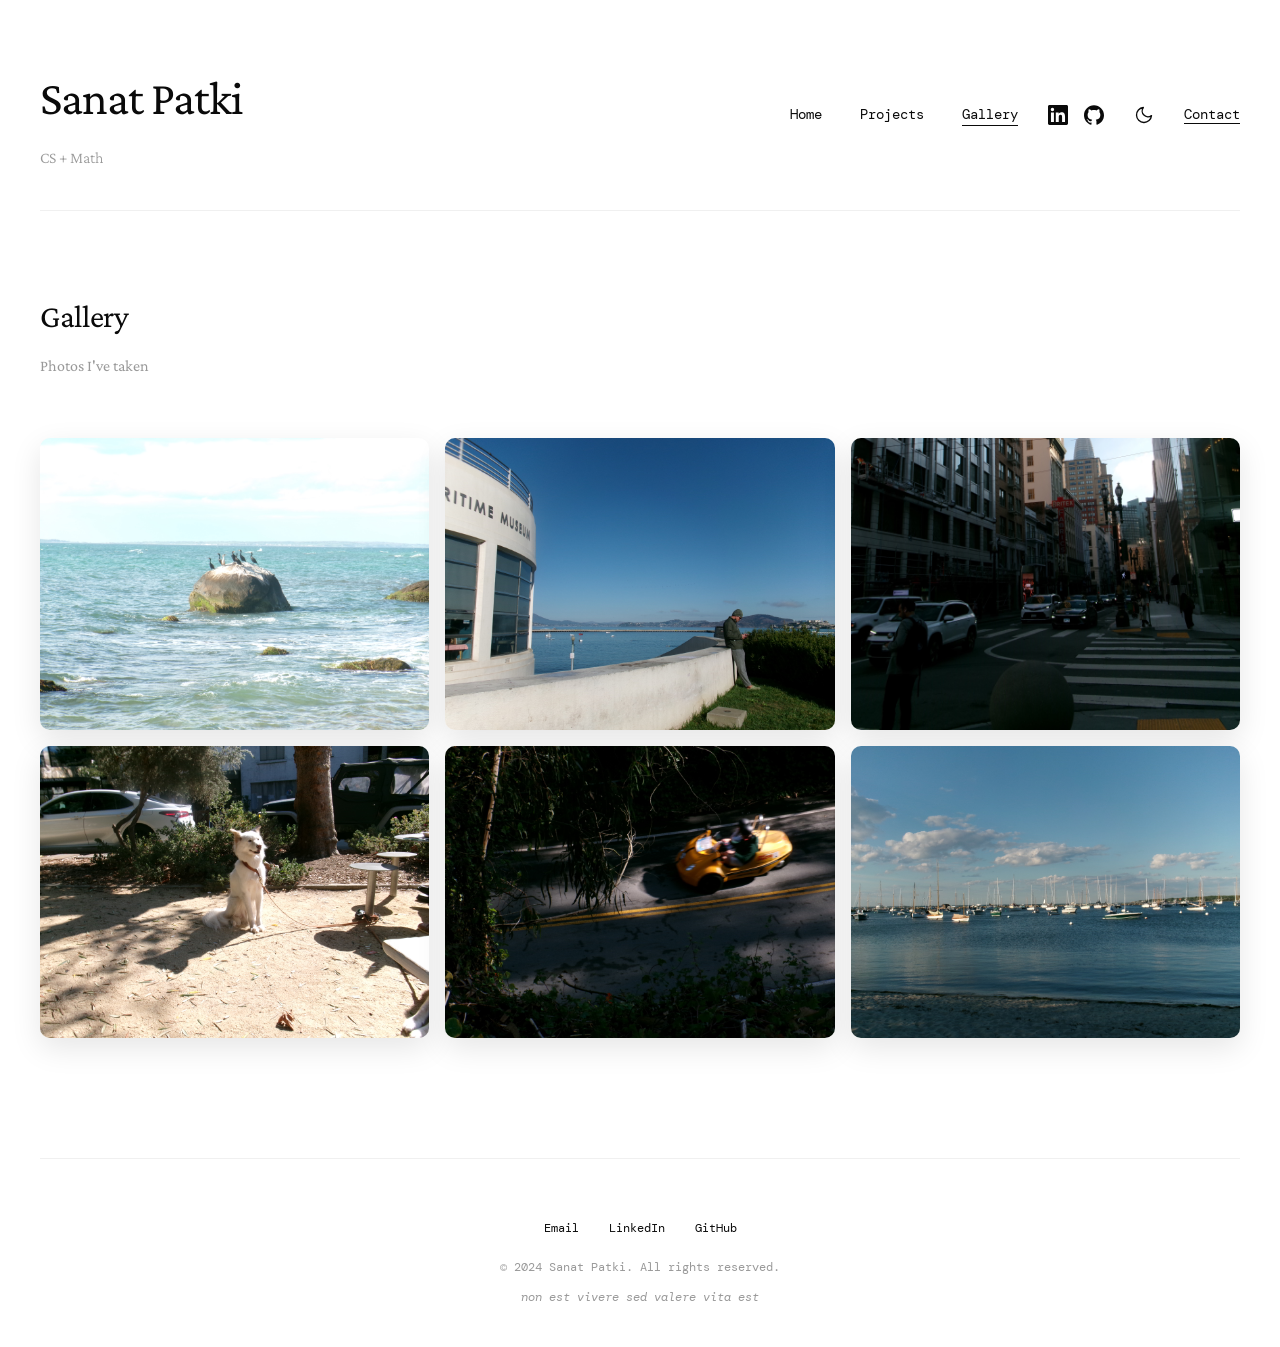
==== gallery.html @ 1ee6b9be "Add Gallery page with SF/New England photos New gallery.html matching site aesthetic: 4:3 photo grid" ====
<!DOCTYPE html>
<html lang="en">
<head>
    <meta charset="UTF-8">
    <meta name="viewport" content="width=device-width, initial-scale=1.0">
    <title>Gallery - Sanat Patki</title>
    <link href="https://fonts.googleapis.com/css2?family=Crimson+Pro:wght@300;400;600;700&family=DM+Mono:wght@400;500&display=swap" rel="stylesheet">
    <!-- Apply saved theme before paint to avoid a flash -->
    <script>
        (function () {
            var saved = localStorage.getItem('theme');
            var prefersDark = window.matchMedia && window.matchMedia('(prefers-color-scheme: dark)').matches;
            if (saved === 'dark' || (!saved && prefersDark)) {
                document.documentElement.setAttribute('data-theme', 'dark');
            }
        })();
    </script>
    <style>
        :root {
            --bg: #ffffff;
            --text: #0a0a0a;
            --gray: #999999;
            --border: #f0f0f0;
            --surface: #f8f8f8;
            --surface-alt: #fafafa;
            --overlay: rgba(0, 0, 0, 0.5);
        }

        [data-theme="dark"] {
            --bg: #0b0b0c;
            --text: #ededed;
            --gray: #8a8a8a;
            --border: #1c1c1e;
            --surface: #151517;
            --surface-alt: #141416;
            --overlay: rgba(0, 0, 0, 0.65);
        }

        * {
            margin: 0;
            padding: 0;
            box-sizing: border-box;
        }

        body {
            font-family: 'Crimson Pro', serif;
            background: var(--bg);
            color: var(--text);
            line-height: 1.6;
            overflow-x: hidden;
            transition: background 0.3s ease, color 0.3s ease;
        }

        .container {
            max-width: 1400px;
            margin: 0 auto;
            padding: 0 40px;
        }

        /* Header */
        header {
            padding: 60px 0 40px;
            border-bottom: 1px solid var(--border);
            opacity: 0;
            animation: fadeInDown 0.8s ease forwards;
        }

        @keyframes fadeInDown {
            to { opacity: 1; transform: translateY(0); }
            from { opacity: 0; transform: translateY(-20px); }
        }

        .header-content {
            display: flex;
            justify-content: space-between;
            align-items: center;
        }

        .header-left { flex: 1; }

        h1 {
            font-size: clamp(2rem, 4vw, 3rem);
            font-weight: 400;
            letter-spacing: -0.02em;
        }

        .tagline {
            font-size: 1rem;
            font-weight: 300;
            color: var(--gray);
            margin-top: 8px;
        }

        .header-right {
            display: flex;
            gap: 30px;
            align-items: center;
        }

        nav {
            font-family: 'DM Mono', monospace;
            font-size: 0.85rem;
        }

        nav a {
            color: var(--text);
            text-decoration: none;
            margin-left: 30px;
            transition: opacity 0.3s ease;
        }

        nav a:hover { opacity: 0.5; }
        nav a[aria-current="page"] { border-bottom: 1px solid var(--text); padding-bottom: 2px; }

        .contact-link {
            font-family: 'DM Mono', monospace;
            font-size: 0.85rem;
        }

        .contact-link a {
            color: var(--text);
            text-decoration: none;
            border-bottom: 1px solid var(--text);
            transition: opacity 0.3s ease;
        }

        .contact-link a:hover { opacity: 0.5; }

        /* Social Icons */
        .social-icons { display: flex; gap: 16px; align-items: center; }
        .social-icons a { color: var(--text); display: flex; align-items: center; transition: opacity 0.3s ease; }
        .social-icons a:hover { opacity: 0.5; }
        .social-icons svg { width: 20px; height: 20px; fill: currentColor; }

        /* Theme toggle */
        .theme-toggle {
            background: none; border: none; padding: 0; cursor: pointer;
            color: var(--text); display: flex; align-items: center; transition: opacity 0.3s ease;
        }
        .theme-toggle:hover { opacity: 0.5; }
        .theme-toggle svg {
            width: 20px; height: 20px; fill: none; stroke: currentColor;
            stroke-width: 1.6; stroke-linecap: round; stroke-linejoin: round;
        }
        .theme-toggle .sun { display: none; }
        .theme-toggle .moon { display: block; }
        [data-theme="dark"] .theme-toggle .sun { display: block; }
        [data-theme="dark"] .theme-toggle .moon { display: none; }

        /* Gallery Section */
        .gallery-section { padding: 80px 0 120px; }

        .section-header {
            margin-bottom: 60px;
            opacity: 0;
            animation: fadeInUp 0.8s ease forwards;
            animation-delay: 0.2s;
        }

        @keyframes fadeInUp {
            to { opacity: 1; transform: translateY(0); }
            from { opacity: 0; transform: translateY(20px); }
        }
        @keyframes fadeIn { to { opacity: 1; } from { opacity: 0; } }

        .section-header h2 {
            font-size: clamp(1.5rem, 3vw, 2rem);
            font-weight: 400;
            margin-bottom: 10px;
            letter-spacing: -0.01em;
        }
        .section-header p { font-size: 1rem; color: var(--gray); }

        /* Gallery grid — every tile is a uniform 4:3 */
        .gallery-grid {
            display: grid;
            grid-template-columns: repeat(3, 1fr);
            gap: 16px;
        }

        .gallery-item {
            position: relative;
            aspect-ratio: 4 / 3;
            overflow: hidden;
            border-radius: 10px;
            background: var(--surface);
            cursor: pointer;
            opacity: 0;
            animation: fadeIn 0.6s ease forwards;
            box-shadow: 0 10px 30px rgba(0, 0, 0, 0.10);
            transition: transform 0.4s ease, box-shadow 0.4s ease;
        }

        .gallery-item:nth-child(1) { animation-delay: 0.10s; }
        .gallery-item:nth-child(2) { animation-delay: 0.16s; }
        .gallery-item:nth-child(3) { animation-delay: 0.22s; }
        .gallery-item:nth-child(4) { animation-delay: 0.28s; }
        .gallery-item:nth-child(5) { animation-delay: 0.34s; }
        .gallery-item:nth-child(6) { animation-delay: 0.40s; }
        .gallery-item:nth-child(7) { animation-delay: 0.46s; }
        .gallery-item:nth-child(8) { animation-delay: 0.52s; }

        .gallery-item:hover {
            transform: translateY(-6px);
            box-shadow: 0 22px 48px rgba(0, 0, 0, 0.22);
        }

        .gallery-item img {
            width: 100%;
            height: 100%;
            object-fit: cover;      /* keeps the 4:3 crop clean at any size */
            display: block;
            transition: transform 0.5s ease, opacity 0.3s ease;
        }

        .gallery-item:hover img { transform: scale(1.04); }

        .gallery-overlay {
            position: absolute;
            left: 0; right: 0; bottom: 0;
            z-index: 2;
            padding: 20px 18px 16px;
            background: linear-gradient(to top, rgba(0, 0, 0, 0.78), rgba(0, 0, 0, 0.18) 60%, transparent);
            color: #fff;
            opacity: 0;
            transform: translateY(8px);
            transition: opacity 0.3s ease, transform 0.3s ease;
        }

        .gallery-item:hover .gallery-overlay { opacity: 1; transform: translateY(0); }

        .gallery-place {
            font-family: 'DM Mono', monospace;
            font-size: 0.66rem;
            letter-spacing: 0.08em;
            text-transform: uppercase;
            opacity: 0.85;
        }

        .gallery-caption {
            font-family: 'Crimson Pro', serif;
            font-weight: 600;
            font-size: 1.25rem;
            line-height: 1.15;
            margin-top: 3px;
            letter-spacing: -0.01em;
        }

        /* Lightbox */
        .lightbox {
            position: fixed; inset: 0; z-index: 1000;
            display: none;
            align-items: center; justify-content: center;
            flex-direction: column;
            padding: 40px;
            background: rgba(0, 0, 0, 0.92);
            opacity: 0;
            transition: opacity 0.3s ease;
        }
        .lightbox.open { display: flex; opacity: 1; }
        .lightbox img {
            max-width: 92vw;
            max-height: 82vh;
            object-fit: contain;
            border-radius: 6px;
            box-shadow: 0 30px 80px rgba(0, 0, 0, 0.6);
        }
        .lightbox-caption {
            color: #fff;
            margin-top: 18px;
            text-align: center;
            font-family: 'DM Mono', monospace;
            font-size: 0.8rem;
            letter-spacing: 0.04em;
        }
        .lightbox-close {
            position: absolute; top: 24px; right: 28px;
            background: none; border: none; cursor: pointer;
            color: #fff; font-size: 2rem; line-height: 1; opacity: 0.8;
            transition: opacity 0.2s ease;
        }
        .lightbox-close:hover { opacity: 1; }

        /* Footer */
        footer {
            padding: 60px 0 40px;
            text-align: center;
            border-top: 1px solid var(--border);
            font-family: 'DM Mono', monospace;
            font-size: 0.75rem;
            color: var(--gray);
        }
        .footer-links { display: flex; justify-content: center; gap: 30px; margin-bottom: 20px; }
        .footer-links a { color: var(--text); text-decoration: none; transition: opacity 0.3s ease; }
        .footer-links a:hover { opacity: 0.5; }
        .footer-motto { margin-top: 10px; font-style: italic; }

        @media (max-width: 900px) {
            .gallery-grid { grid-template-columns: repeat(2, 1fr); }
        }

        @media (max-width: 768px) {
            .container { padding: 0 20px; }
            .header-content { flex-direction: column; align-items: flex-start; gap: 20px; }
            .header-right { width: 100%; flex-direction: column; align-items: flex-start; gap: 15px; }
            nav { display: flex; gap: 20px; }
            nav a { margin-left: 0; }
        }

        @media (max-width: 540px) {
            .gallery-grid { grid-template-columns: 1fr; gap: 14px; }
        }
    </style>
</head>
<body>
    <div class="container">
        <header>
            <div class="header-content">
                <div class="header-left">
                    <h1>Sanat Patki</h1>
                    <p class="tagline">CS + Math</p>
                </div>
                <div class="header-right">
                    <nav>
                        <a href="index.html">Home</a>
                        <a href="projects.html">Projects</a>
                        <a href="gallery.html" aria-current="page">Gallery</a>
                    </nav>
                    <div class="social-icons">
                        <a href="https://linkedin.com/in/sanat-patki-85a817360" target="_blank" aria-label="LinkedIn">
                            <svg viewBox="0 0 24 24" xmlns="http://www.w3.org/2000/svg">
                                <path d="M20.447 20.452h-3.554v-5.569c0-1.328-.027-3.037-1.852-3.037-1.853 0-2.136 1.445-2.136 2.939v5.667H9.351V9h3.414v1.561h.046c.477-.9 1.637-1.85 3.37-1.85 3.601 0 4.267 2.37 4.267 5.455v6.286zM5.337 7.433a2.062 2.062 0 01-2.063-2.065 2.064 2.064 0 112.063 2.065zm1.782 13.019H3.555V9h3.564v11.452zM22.225 0H1.771C.792 0 0 .774 0 1.729v20.542C0 23.227.792 24 1.771 24h20.451C23.2 24 24 23.227 24 22.271V1.729C24 .774 23.2 0 22.222 0h.003z"/>
                            </svg>
                        </a>
                        <a href="https://github.com/SanatPatki" target="_blank" aria-label="GitHub">
                            <svg viewBox="0 0 24 24" xmlns="http://www.w3.org/2000/svg">
                                <path d="M12 .297c-6.63 0-12 5.373-12 12 0 5.303 3.438 9.8 8.205 11.385.6.113.82-.258.82-.577 0-.285-.01-1.04-.015-2.04-3.338.724-4.042-1.61-4.042-1.61C4.422 18.07 3.633 17.7 3.633 17.7c-1.087-.744.084-.729.084-.729 1.205.084 1.838 1.236 1.838 1.236 1.07 1.835 2.809 1.305 3.495.998.108-.776.417-1.305.76-1.605-2.665-.3-5.466-1.332-5.466-5.93 0-1.31.465-2.38 1.235-3.22-.135-.303-.54-1.523.105-3.176 0 0 1.005-.322 3.3 1.23.96-.267 1.98-.399 3-.405 1.02.006 2.04.138 3 .405 2.28-1.552 3.285-1.23 3.285-1.23.645 1.653.24 2.873.12 3.176.765.84 1.23 1.91 1.23 3.22 0 4.61-2.805 5.625-5.475 5.92.42.36.81 1.096.81 2.22 0 1.606-.015 2.896-.015 3.286 0 .315.21.69.825.57C20.565 22.092 24 17.592 24 12.297c0-6.627-5.373-12-12-12"/>
                            </svg>
                        </a>
                    </div>
                    <button class="theme-toggle" onclick="toggleTheme()" aria-label="Toggle dark mode" title="Toggle dark mode">
                        <svg class="moon" viewBox="0 0 24 24" xmlns="http://www.w3.org/2000/svg">
                            <path d="M21 12.79A9 9 0 1 1 11.21 3 7 7 0 0 0 21 12.79z"/>
                        </svg>
                        <svg class="sun" viewBox="0 0 24 24" xmlns="http://www.w3.org/2000/svg">
                            <circle cx="12" cy="12" r="4"/>
                            <line x1="12" y1="2" x2="12" y2="4"/>
                            <line x1="12" y1="20" x2="12" y2="22"/>
                            <line x1="4.93" y1="4.93" x2="6.34" y2="6.34"/>
                            <line x1="17.66" y1="17.66" x2="19.07" y2="19.07"/>
                            <line x1="2" y1="12" x2="4" y2="12"/>
                            <line x1="20" y1="12" x2="22" y2="12"/>
                            <line x1="4.93" y1="19.07" x2="6.34" y2="17.66"/>
                            <line x1="17.66" y1="6.34" x2="19.07" y2="4.93"/>
                        </svg>
                    </button>
                    <div class="contact-link">
                        <a href="mailto:sanatpatkiwork@gmail.com">Contact</a>
                    </div>
                </div>
            </div>
        </header>

        <section class="gallery-section">
            <div class="section-header">
                <h2>Gallery</h2>
                <p>Photos I've taken</p>
            </div>

            <div class="gallery-grid">
                <div class="gallery-item" data-full="photos/birdsonrock.jpg" data-place="Aquinnah Cliff" data-caption="Birds on the Rock">
                    <img src="photos/birdsonrock.jpg" alt="Cormorants perched on a rock off Aquinnah Cliff" loading="lazy">
                    <div class="gallery-overlay">
                        <div class="gallery-place">Aquinnah Cliff</div>
                        <div class="gallery-caption">Birds on the Rock</div>
                    </div>
                </div>

                <div class="gallery-item" data-full="photos/maritime.jpg" data-place="Aquatic Park, SF" data-caption="Maritime Museum">
                    <img src="photos/maritime.jpg" alt="Maritime Museum overlooking the bay" loading="lazy">
                    <div class="gallery-overlay">
                        <div class="gallery-place">Aquatic Park, SF</div>
                        <div class="gallery-caption">Maritime Museum</div>
                    </div>
                </div>

                <div class="gallery-item" data-full="photos/sfblock.jpg" data-place="Union Square, SF" data-caption="Looking Up">
                    <img src="photos/sfblock.jpg" alt="Downtown San Francisco buildings from street level" loading="lazy">
                    <div class="gallery-overlay">
                        <div class="gallery-place">Union Square, SF</div>
                        <div class="gallery-caption">Looking Up</div>
                    </div>
                </div>

                <div class="gallery-item" data-full="photos/dog.jpg" data-place="South Park, SF" data-caption="Good Boy">
                    <img src="photos/dog.jpg" alt="A white dog sitting in the shade" loading="lazy">
                    <div class="gallery-overlay">
                        <div class="gallery-place">South Park, SF</div>
                        <div class="gallery-caption">Good Boy</div>
                    </div>
                </div>

                <div class="gallery-item" data-full="photos/buggy.jpg" data-place="The Hills, SF" data-caption="Yellow GoCar">
                    <img src="photos/buggy.jpg" alt="A yellow GoCar driving down a shaded road" loading="lazy">
                    <div class="gallery-overlay">
                        <div class="gallery-place">The Hills, SF</div>
                        <div class="gallery-caption">Yellow GoCar</div>
                    </div>
                </div>

                <div class="gallery-item" data-full="photos/ships.jpg" data-place="Nantucket" data-caption="Harbor at Golden Hour">
                    <img src="photos/ships.jpg" alt="Sailboats moored in Nantucket harbor at golden hour" loading="lazy">
                    <div class="gallery-overlay">
                        <div class="gallery-place">Nantucket</div>
                        <div class="gallery-caption">Harbor at Golden Hour</div>
                    </div>
                </div>
            </div>
        </section>

        <footer>
            <div class="footer-links">
                <a href="mailto:sanatpatkiwork@gmail.com">Email</a>
                <a href="https://linkedin.com/in/sanat-patki-85a817360" target="_blank">LinkedIn</a>
                <a href="https://github.com/SanatPatki" target="_blank">GitHub</a>
            </div>
            <p>© 2024 Sanat Patki. All rights reserved.</p>
            <p class="footer-motto">non est vivere sed valere vita est</p>
        </footer>
    </div>

    <!-- Lightbox -->
    <div class="lightbox" id="lightbox" aria-hidden="true">
        <button class="lightbox-close" id="lightbox-close" aria-label="Close">&times;</button>
        <img id="lightbox-img" src="" alt="">
        <div class="lightbox-caption" id="lightbox-caption"></div>
    </div>

    <script>
        function toggleTheme() {
            var el = document.documentElement;
            if (el.getAttribute('data-theme') === 'dark') {
                el.removeAttribute('data-theme');
                localStorage.setItem('theme', 'light');
            } else {
                el.setAttribute('data-theme', 'dark');
                localStorage.setItem('theme', 'dark');
            }
        }

        // Lightbox: click a photo to view it full size
        (function () {
            var lb = document.getElementById('lightbox');
            var lbImg = document.getElementById('lightbox-img');
            var lbCap = document.getElementById('lightbox-caption');
            var closeBtn = document.getElementById('lightbox-close');

            function open(full, place, caption) {
                lbImg.src = full;
                lbImg.alt = caption || '';
                lbCap.textContent = caption ? (caption + (place ? ' — ' + place : '')) : (place || '');
                lb.classList.add('open');
                lb.setAttribute('aria-hidden', 'false');
                document.body.style.overflow = 'hidden';
            }
            function close() {
                lb.classList.remove('open');
                lb.setAttribute('aria-hidden', 'true');
                document.body.style.overflow = '';
                lbImg.src = '';
            }

            document.querySelectorAll('.gallery-item').forEach(function (item) {
                item.addEventListener('click', function () {
                    open(item.dataset.full, item.dataset.place, item.dataset.caption);
                });
            });
            closeBtn.addEventListener('click', close);
            lb.addEventListener('click', function (e) { if (e.target === lb) close(); });
            document.addEventListener('keydown', function (e) { if (e.key === 'Escape') close(); });
        })();
    </script>
</body>
</html>
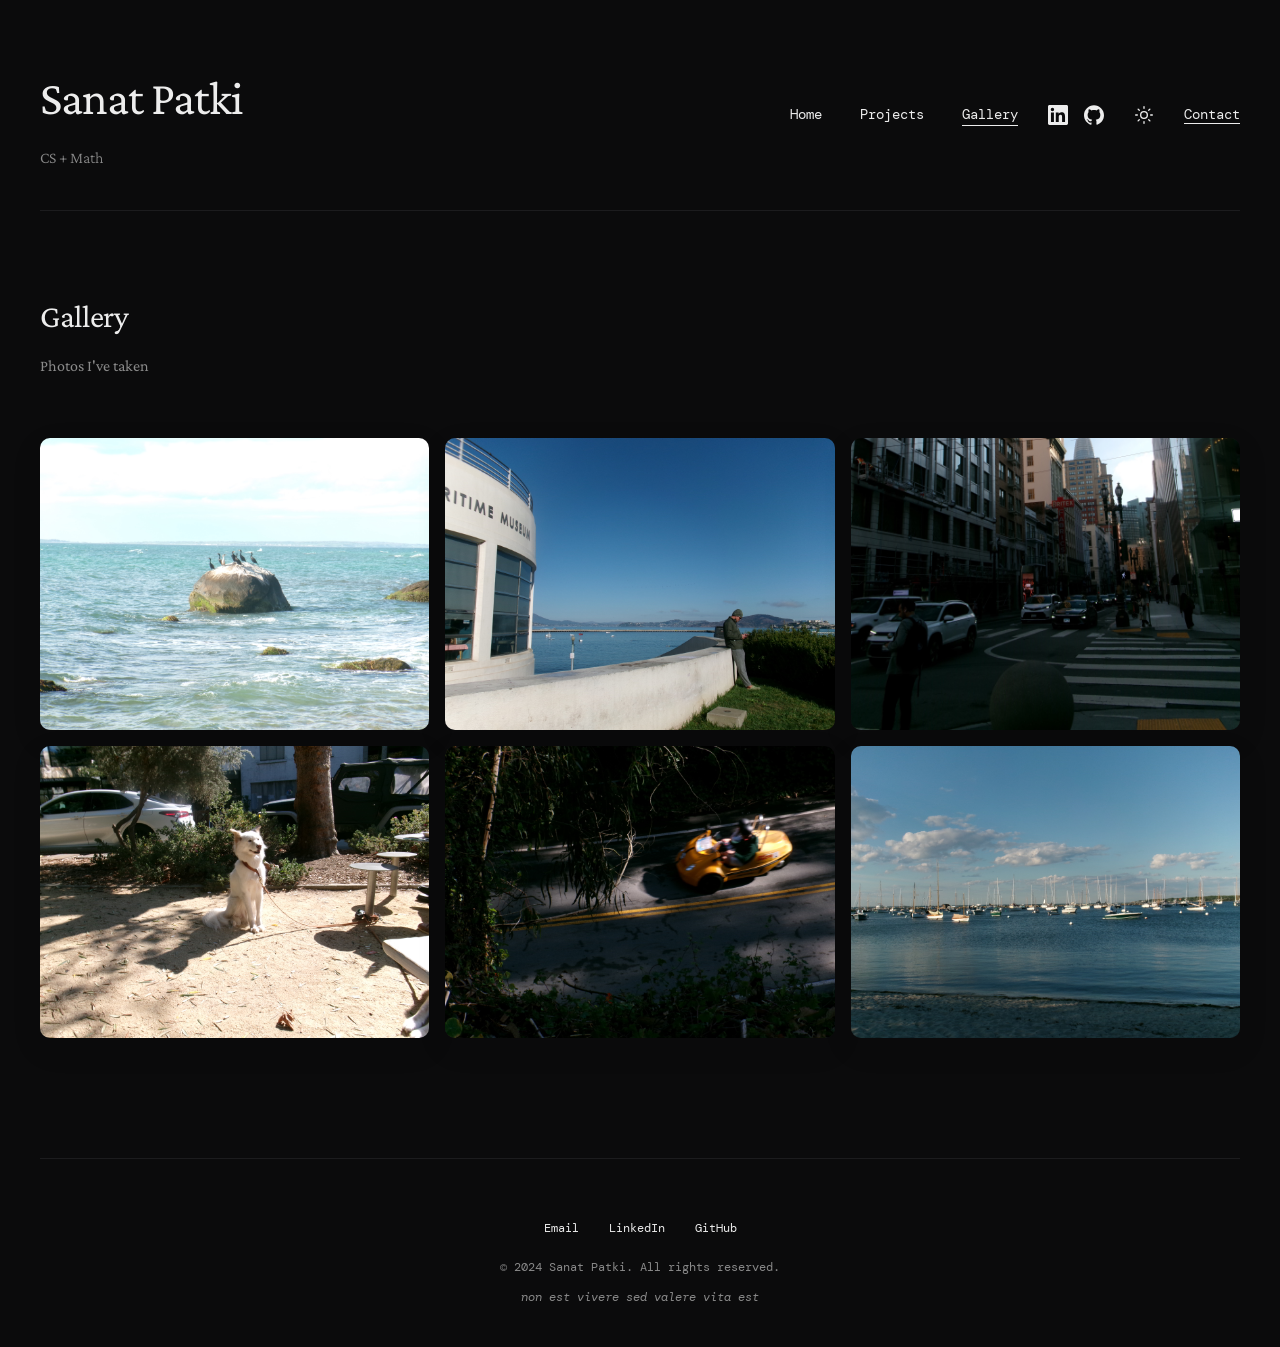
==== commit 42b7e815: "Add hyperspace intro + default to dark mode Landing intro now runs a canvas starfield that jumps to " ====
--- a/gallery.html
+++ b/gallery.html
@@ -9,8 +9,8 @@
     <script>
         (function () {
             var saved = localStorage.getItem('theme');
-            var prefersDark = window.matchMedia && window.matchMedia('(prefers-color-scheme: dark)').matches;
-            if (saved === 'dark' || (!saved && prefersDark)) {
+            // Dark is the default; only honour an explicit light choice.
+            if (saved !== 'light') {
                 document.documentElement.setAttribute('data-theme', 'dark');
             }
         })();
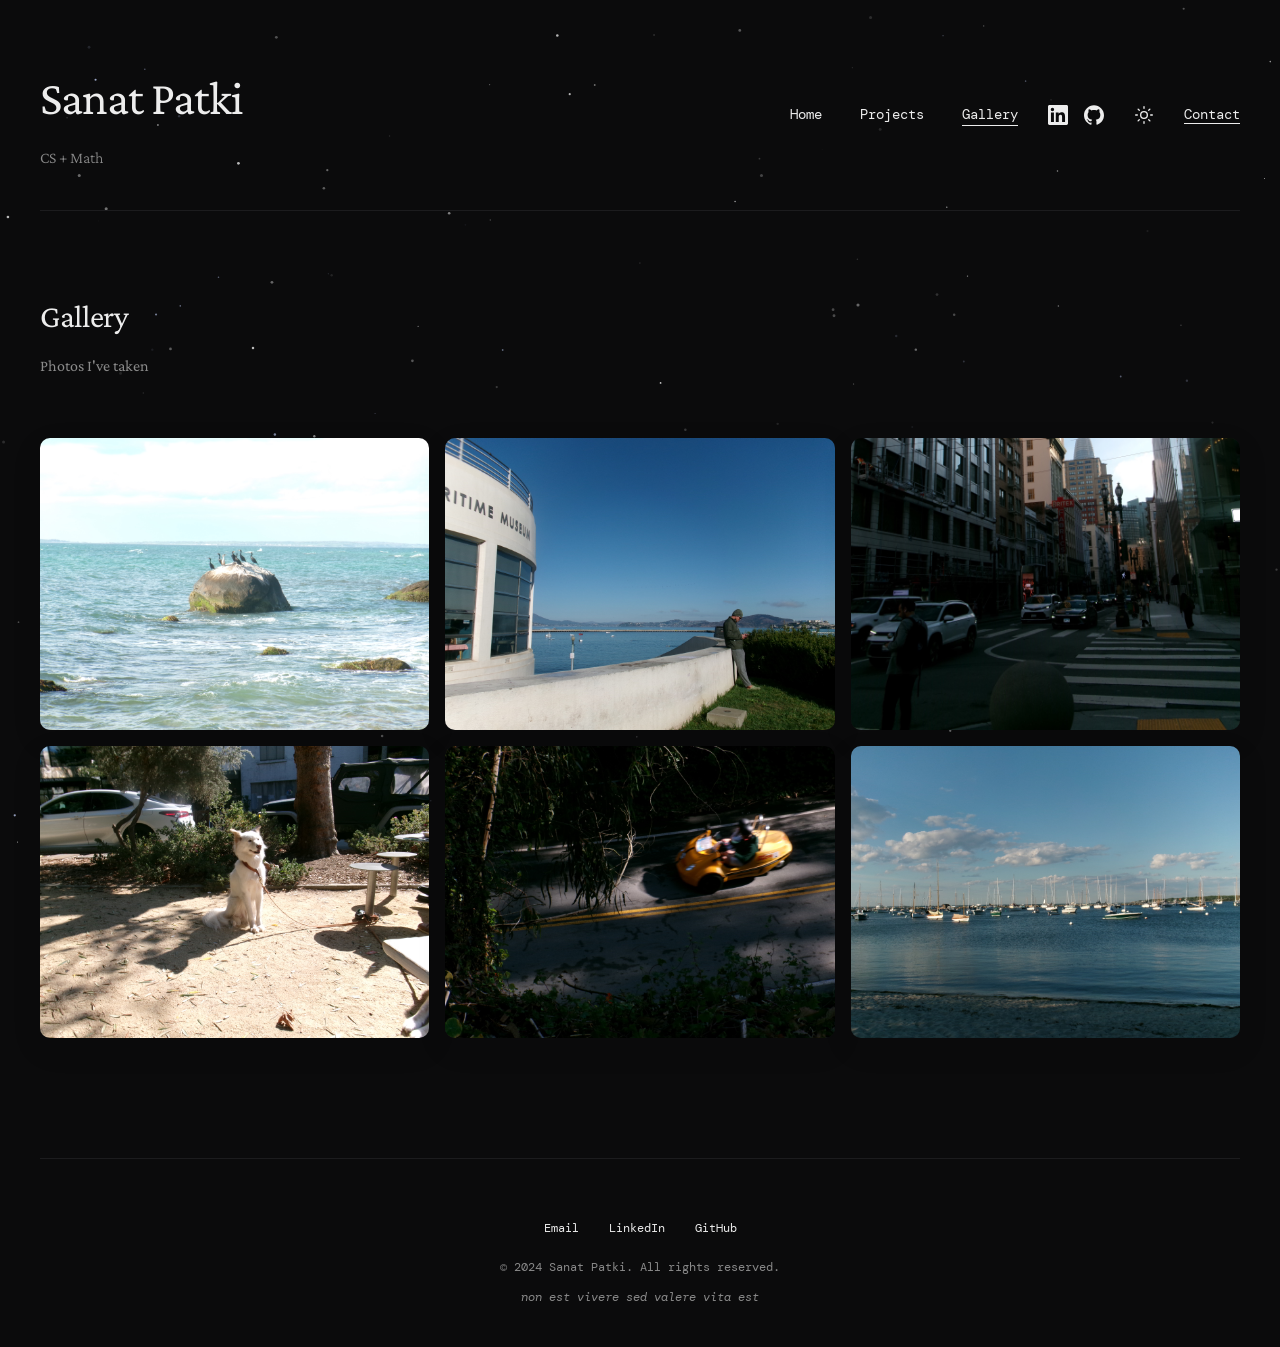
==== commit 81cdb79a: "Add minimalist cosmos starfield background site-wide Fixed full-page canvas behind all content (dark" ====
--- a/gallery.html
+++ b/gallery.html
@@ -310,9 +310,16 @@
         @media (max-width: 540px) {
             .gallery-grid { grid-template-columns: 1fr; gap: 14px; }
         }
+        /* Minimalist cosmos: a starfield on the backmost layer (dark mode only) */
+        html { background: var(--bg); }
+        [data-theme="dark"] body { background: transparent; }  /* let the starfield show through */
+        #cosmos { position: fixed; inset: 0; width: 100%; height: 100%; z-index: -1; pointer-events: none; display: none; }
+        [data-theme="dark"] #cosmos { display: block; }
     </style>
 </head>
 <body>
+    <canvas id="cosmos" aria-hidden="true"></canvas>
+
     <div class="container">
         <header>
             <div class="header-content">
@@ -480,5 +487,55 @@
             document.addEventListener('keydown', function (e) { if (e.key === 'Escape') close(); });
         })();
     </script>
+    <!-- Minimalist cosmos starfield behind the whole site -->
+    <script>
+        (function () {
+            var canvas = document.getElementById('cosmos');
+            if (!canvas) return;
+            var ctx = canvas.getContext('2d');
+            var W, H, dpr, stars = [], raf = 0, running = false;
+            var reduce = window.matchMedia && window.matchMedia('(prefers-reduced-motion: reduce)').matches;
+            function build() {
+                dpr = window.devicePixelRatio || 1;
+                W = window.innerWidth; H = window.innerHeight;
+                canvas.width = W * dpr; canvas.height = H * dpr;
+                ctx.setTransform(dpr, 0, 0, dpr, 0, 0);
+                var count = Math.min(260, Math.round(W * H / 7500));
+                stars = [];
+                for (var i = 0; i < count; i++) {
+                    stars.push({
+                        x: Math.random() * W,
+                        y: Math.random() * H,
+                        r: Math.random() * 1.1 + 0.45,
+                        a: Math.random() * 0.5 + 0.3,
+                        sp: Math.random() * 0.0012 + 0.0004,  // slow twinkle
+                        ph: Math.random() * Math.PI * 2,
+                        blue: Math.random() < 0.22
+                    });
+                }
+            }
+            function draw(t) {
+                ctx.clearRect(0, 0, W, H);
+                for (var i = 0; i < stars.length; i++) {
+                    var s = stars[i];
+                    var a = reduce ? s.a : s.a * (0.6 + 0.4 * Math.sin(s.ph + t * s.sp));
+                    ctx.beginPath();
+                    ctx.arc(s.x, s.y, s.r, 0, Math.PI * 2);
+                    ctx.fillStyle = (s.blue ? 'rgba(200,214,255,' : 'rgba(255,255,255,') + a.toFixed(3) + ')';
+                    ctx.fill();
+                }
+            }
+            function loop(t) { draw(t); raf = requestAnimationFrame(loop); }
+            function start() { if (!running) { running = true; raf = requestAnimationFrame(loop); } }
+            function stop() { running = false; cancelAnimationFrame(raf); }
+            build();
+            if (reduce) { draw(0); } else { start(); }
+            window.addEventListener('resize', function () { build(); if (reduce) draw(0); });
+            document.addEventListener('visibilitychange', function () {
+                if (document.hidden) stop(); else if (!reduce) start();
+            });
+        })();
+    </script>
+
 </body>
 </html>
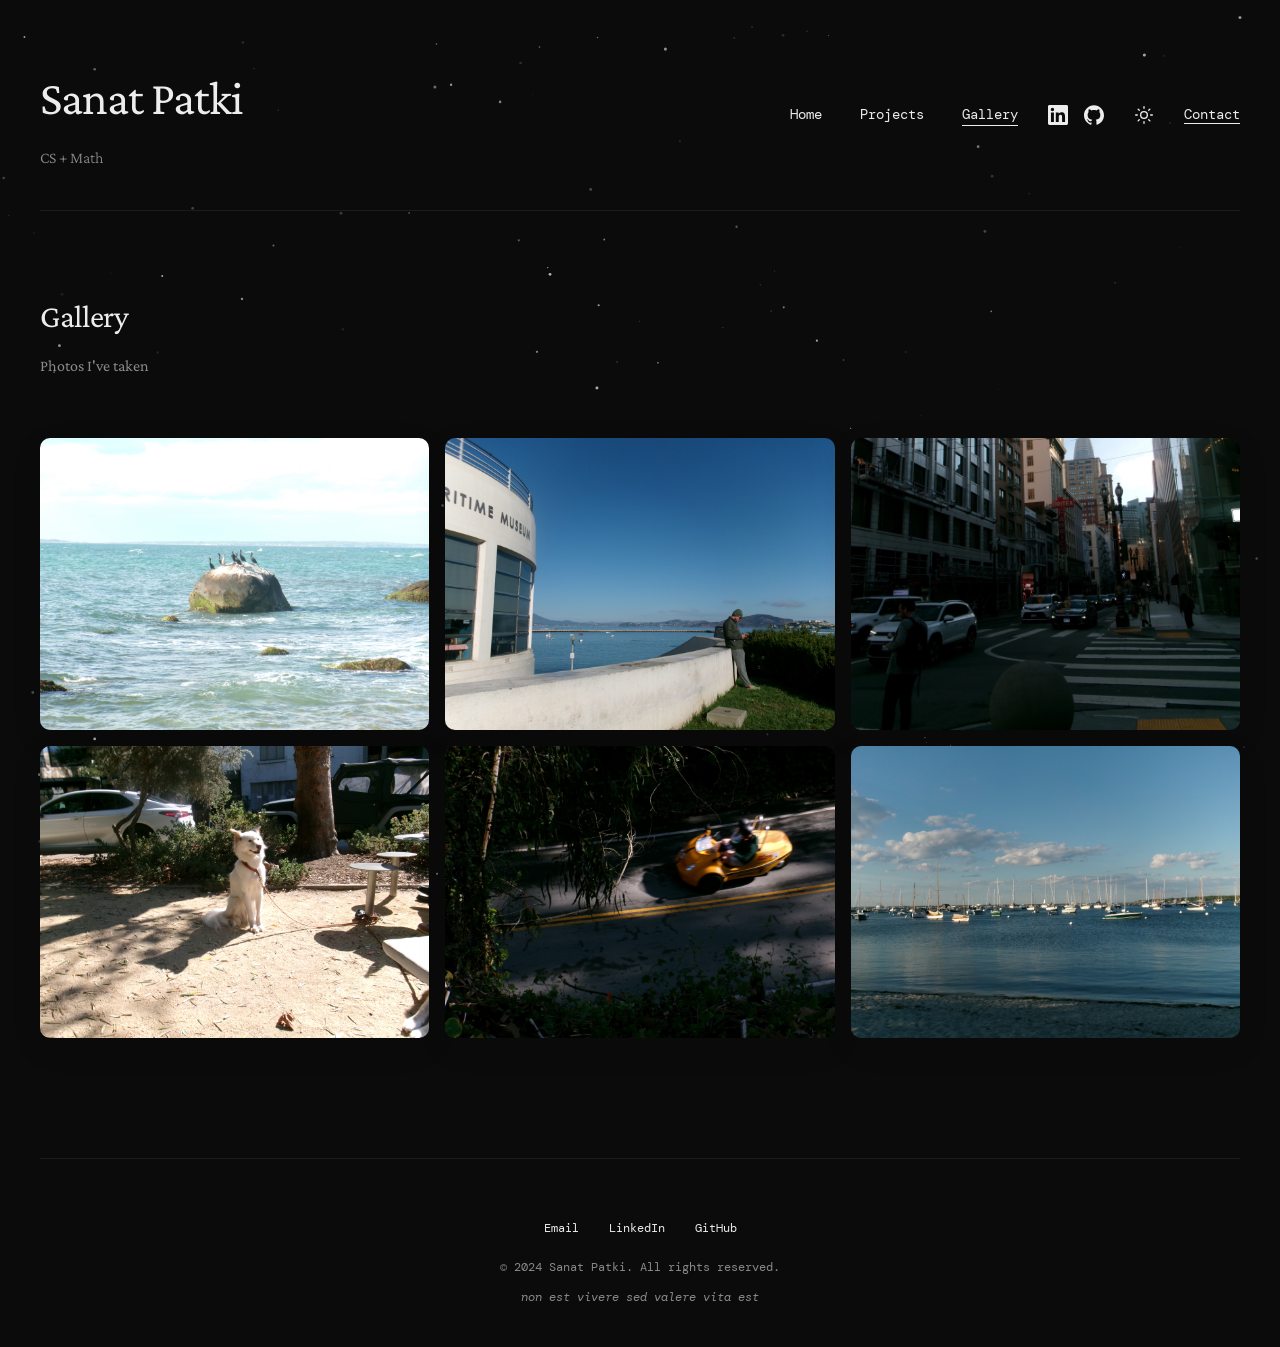
==== commit 8ad8bd19: "Add light-mode dot field to projects and gallery pages Port the cosmos canvas setup (starfield in da" ====
--- a/gallery.html
+++ b/gallery.html
@@ -310,11 +310,11 @@
         @media (max-width: 540px) {
             .gallery-grid { grid-template-columns: 1fr; gap: 14px; }
         }
-        /* Minimalist cosmos: a starfield on the backmost layer (dark mode only) */
+        /* Minimalist cosmos on the backmost layer:
+           twinkling starfield in dark mode, a faint dot field in light mode. */
         html { background: var(--bg); }
-        [data-theme="dark"] body { background: transparent; }  /* let the starfield show through */
-        #cosmos { position: fixed; inset: 0; width: 100%; height: 100%; z-index: -1; pointer-events: none; display: none; }
-        [data-theme="dark"] #cosmos { display: block; }
+        body { background: transparent; }  /* html paints the bg; the cosmos canvas sits between */
+        #cosmos { position: fixed; inset: 0; width: 100%; height: 100%; z-index: -1; pointer-events: none; display: block; }
     </style>
 </head>
 <body>
@@ -487,19 +487,26 @@
             document.addEventListener('keydown', function (e) { if (e.key === 'Escape') close(); });
         })();
     </script>
-    <!-- Minimalist cosmos starfield behind the whole site -->
+    <!-- Minimalist cosmos behind the whole site:
+         twinkling starfield in dark mode, a faint dot field in light mode. -->
     <script>
         (function () {
             var canvas = document.getElementById('cosmos');
             if (!canvas) return;
             var ctx = canvas.getContext('2d');
-            var W, H, dpr, stars = [], raf = 0, running = false;
+            var W, H, dpr, stars = [], dotPaths = [], raf = 0, running = false;
+            // A few faint opacity buckets give the dot field a subtle, alive texture.
+            var DOT_ALPHAS = [0.06, 0.09, 0.13, 0.18];
             var reduce = window.matchMedia && window.matchMedia('(prefers-reduced-motion: reduce)').matches;
+            function isDark() { return document.documentElement.getAttribute('data-theme') === 'dark'; }
+
             function build() {
                 dpr = window.devicePixelRatio || 1;
                 W = window.innerWidth; H = window.innerHeight;
                 canvas.width = W * dpr; canvas.height = H * dpr;
                 ctx.setTransform(dpr, 0, 0, dpr, 0, 0);
+
+                // Starfield (dark mode)
                 var count = Math.min(260, Math.round(W * H / 7500));
                 stars = [];
                 for (var i = 0; i < count; i++) {
@@ -513,8 +520,22 @@
                         blue: Math.random() < 0.22
                     });
                 }
-            }
-            function draw(t) {
+
+                // Dot field (light mode) — a uniform grid of faint dark dots, with a
+                // little per-dot opacity variation so it reads as a textured field.
+                var gap = 26, r = 1.3;
+                dotPaths = [];
+                for (var b = 0; b < DOT_ALPHAS.length; b++) dotPaths.push(new Path2D());
+                for (var gy = gap / 2; gy < H; gy += gap) {
+                    for (var gx = gap / 2; gx < W; gx += gap) {
+                        var bucket = Math.floor(Math.random() * DOT_ALPHAS.length);
+                        dotPaths[bucket].arc(gx, gy, r, 0, Math.PI * 2);
+                        dotPaths[bucket].closePath();
+                    }
+                }
+            }
+
+            function drawStars(t) {
                 ctx.clearRect(0, 0, W, H);
                 for (var i = 0; i < stars.length; i++) {
                     var s = stars[i];
@@ -525,15 +546,29 @@
                     ctx.fill();
                 }
             }
+
+            function drawDots() {
+                ctx.clearRect(0, 0, W, H);
+                for (var b = 0; b < dotPaths.length; b++) {
+                    ctx.fillStyle = 'rgba(10,10,10,' + DOT_ALPHAS[b] + ')';
+                    ctx.fill(dotPaths[b]);
+                }
+            }
+
+            function draw(t) { if (isDark()) drawStars(t); else drawDots(); }
             function loop(t) { draw(t); raf = requestAnimationFrame(loop); }
             function start() { if (!running) { running = true; raf = requestAnimationFrame(loop); } }
             function stop() { running = false; cancelAnimationFrame(raf); }
+
             build();
             if (reduce) { draw(0); } else { start(); }
             window.addEventListener('resize', function () { build(); if (reduce) draw(0); });
             document.addEventListener('visibilitychange', function () {
                 if (document.hidden) stop(); else if (!reduce) start();
             });
+            // Repaint immediately on theme toggle (needed when motion is reduced)
+            new MutationObserver(function () { if (reduce) draw(0); })
+                .observe(document.documentElement, { attributes: true, attributeFilter: ['data-theme'] });
         })();
     </script>
 
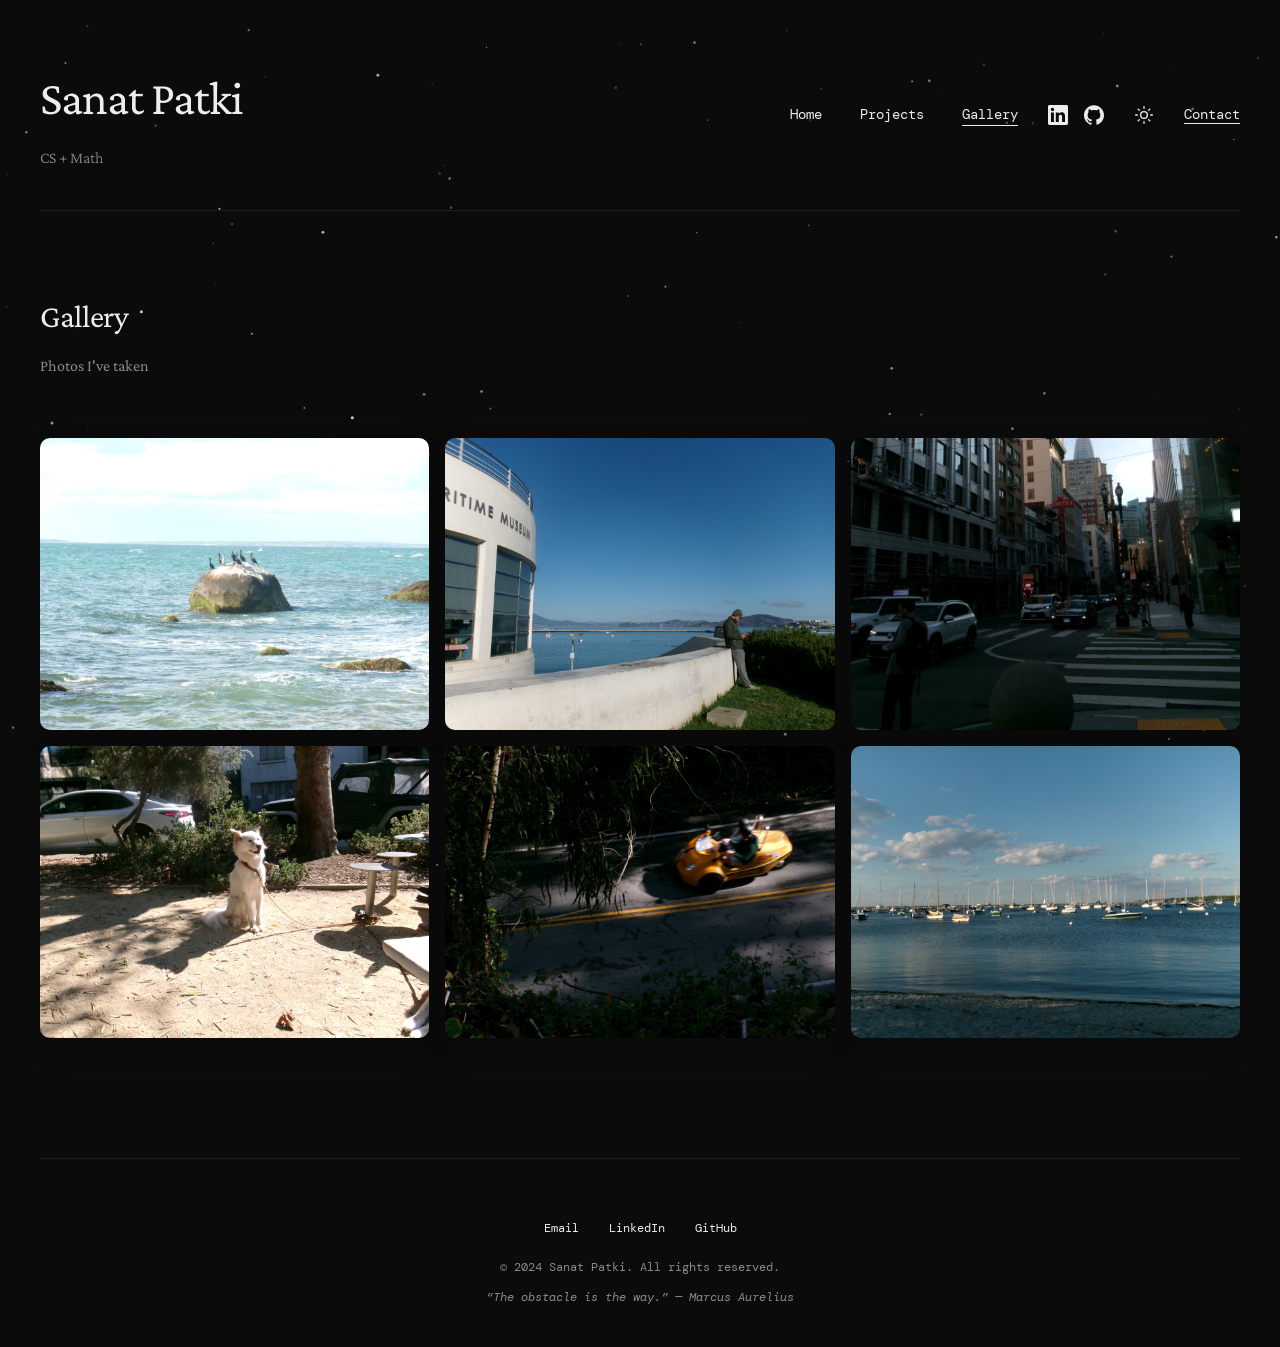
==== commit 4e4c05ee: "Replace footer motto with rotating inspirational quotes Co-Authored-By: Claude Opus 5.5 <noreply@ant" ====
--- a/gallery.html
+++ b/gallery.html
@@ -293,7 +293,7 @@
         .footer-links { display: flex; justify-content: center; gap: 30px; margin-bottom: 20px; }
         .footer-links a { color: var(--text); text-decoration: none; transition: opacity 0.3s ease; }
         .footer-links a:hover { opacity: 0.5; }
-        .footer-motto { margin-top: 10px; font-style: italic; }
+        .footer-motto { margin-top: 10px; font-style: italic; min-height: 1.4em; transition: opacity 0.6s ease; }
 
         @media (max-width: 900px) {
             .gallery-grid { grid-template-columns: repeat(2, 1fr); }
@@ -432,7 +432,7 @@
                 <a href="https://github.com/SanatPatki" target="_blank">GitHub</a>
             </div>
             <p>© 2024 Sanat Patki. All rights reserved.</p>
-            <p class="footer-motto">non est vivere sed valere vita est</p>
+            <p class="footer-motto"></p>
         </footer>
     </div>
 
@@ -572,5 +572,6 @@
         })();
     </script>
 
+    <script src="quotes.js"></script>
 </body>
 </html>
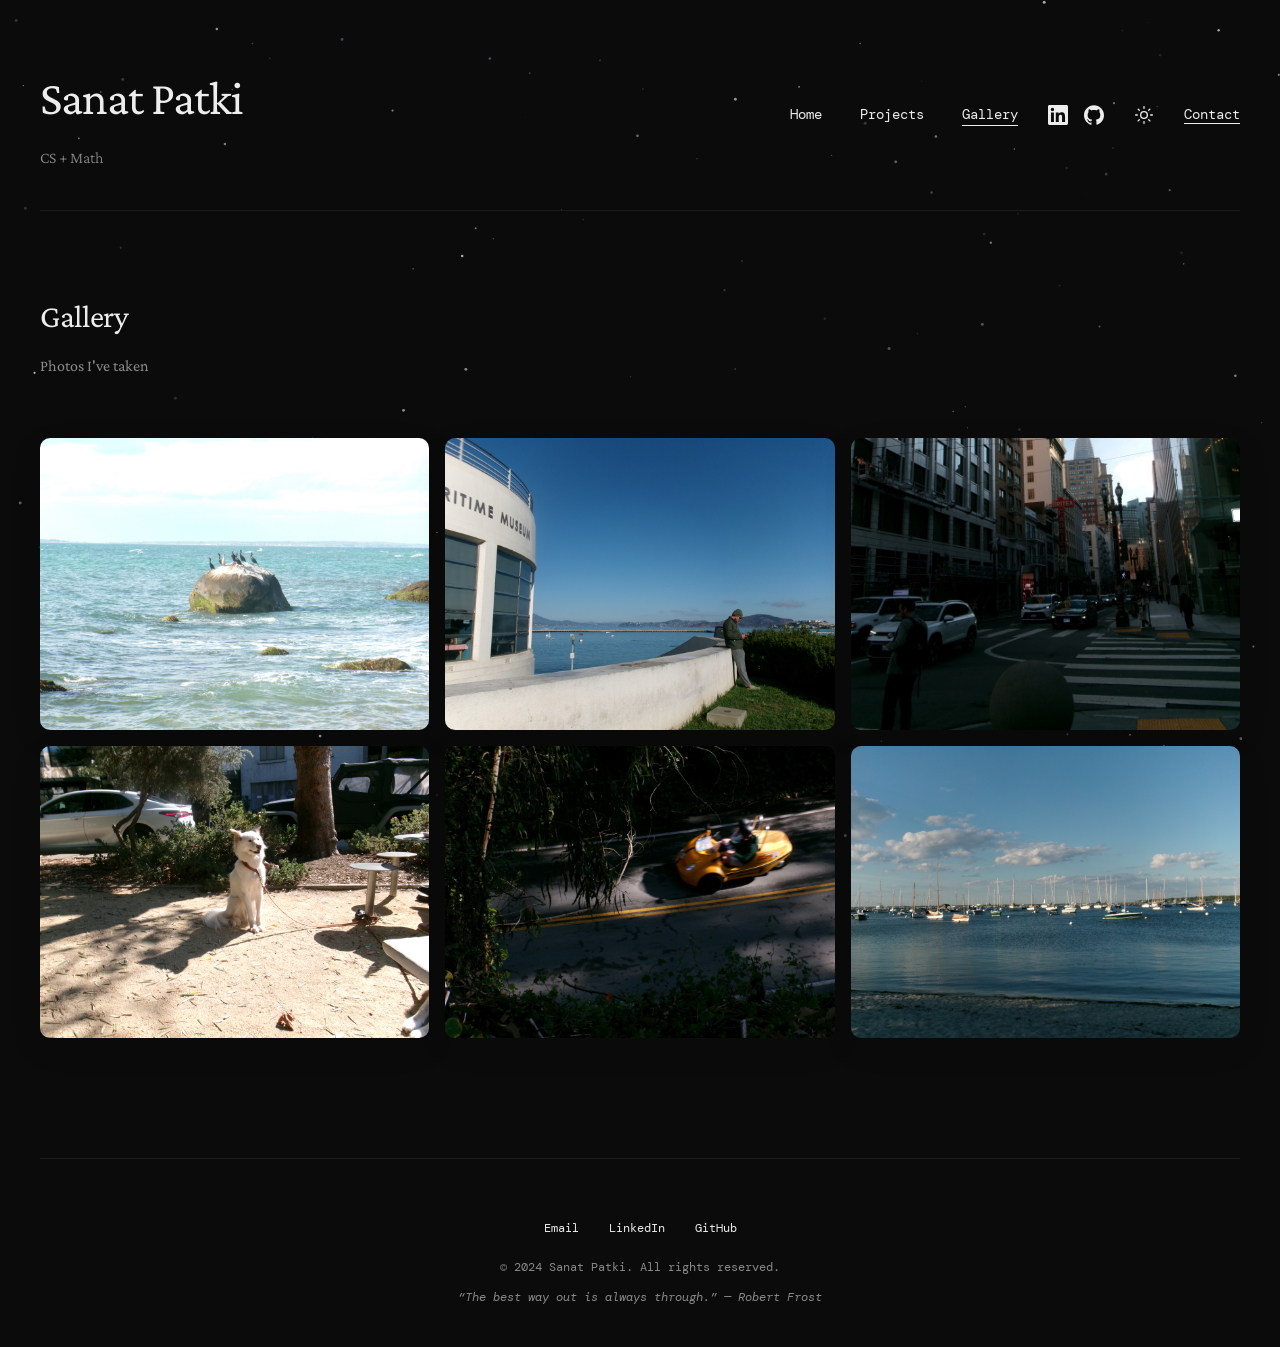
==== commit b7d2bc0c: "Show one random footer quote per page load instead of cycling Co-Authored-By: Claude Opus 5.5 <norep" ====
--- a/gallery.html
+++ b/gallery.html
@@ -293,7 +293,7 @@
         .footer-links { display: flex; justify-content: center; gap: 30px; margin-bottom: 20px; }
         .footer-links a { color: var(--text); text-decoration: none; transition: opacity 0.3s ease; }
         .footer-links a:hover { opacity: 0.5; }
-        .footer-motto { margin-top: 10px; font-style: italic; min-height: 1.4em; transition: opacity 0.6s ease; }
+        .footer-motto { margin-top: 10px; font-style: italic; min-height: 1.4em; }
 
         @media (max-width: 900px) {
             .gallery-grid { grid-template-columns: repeat(2, 1fr); }
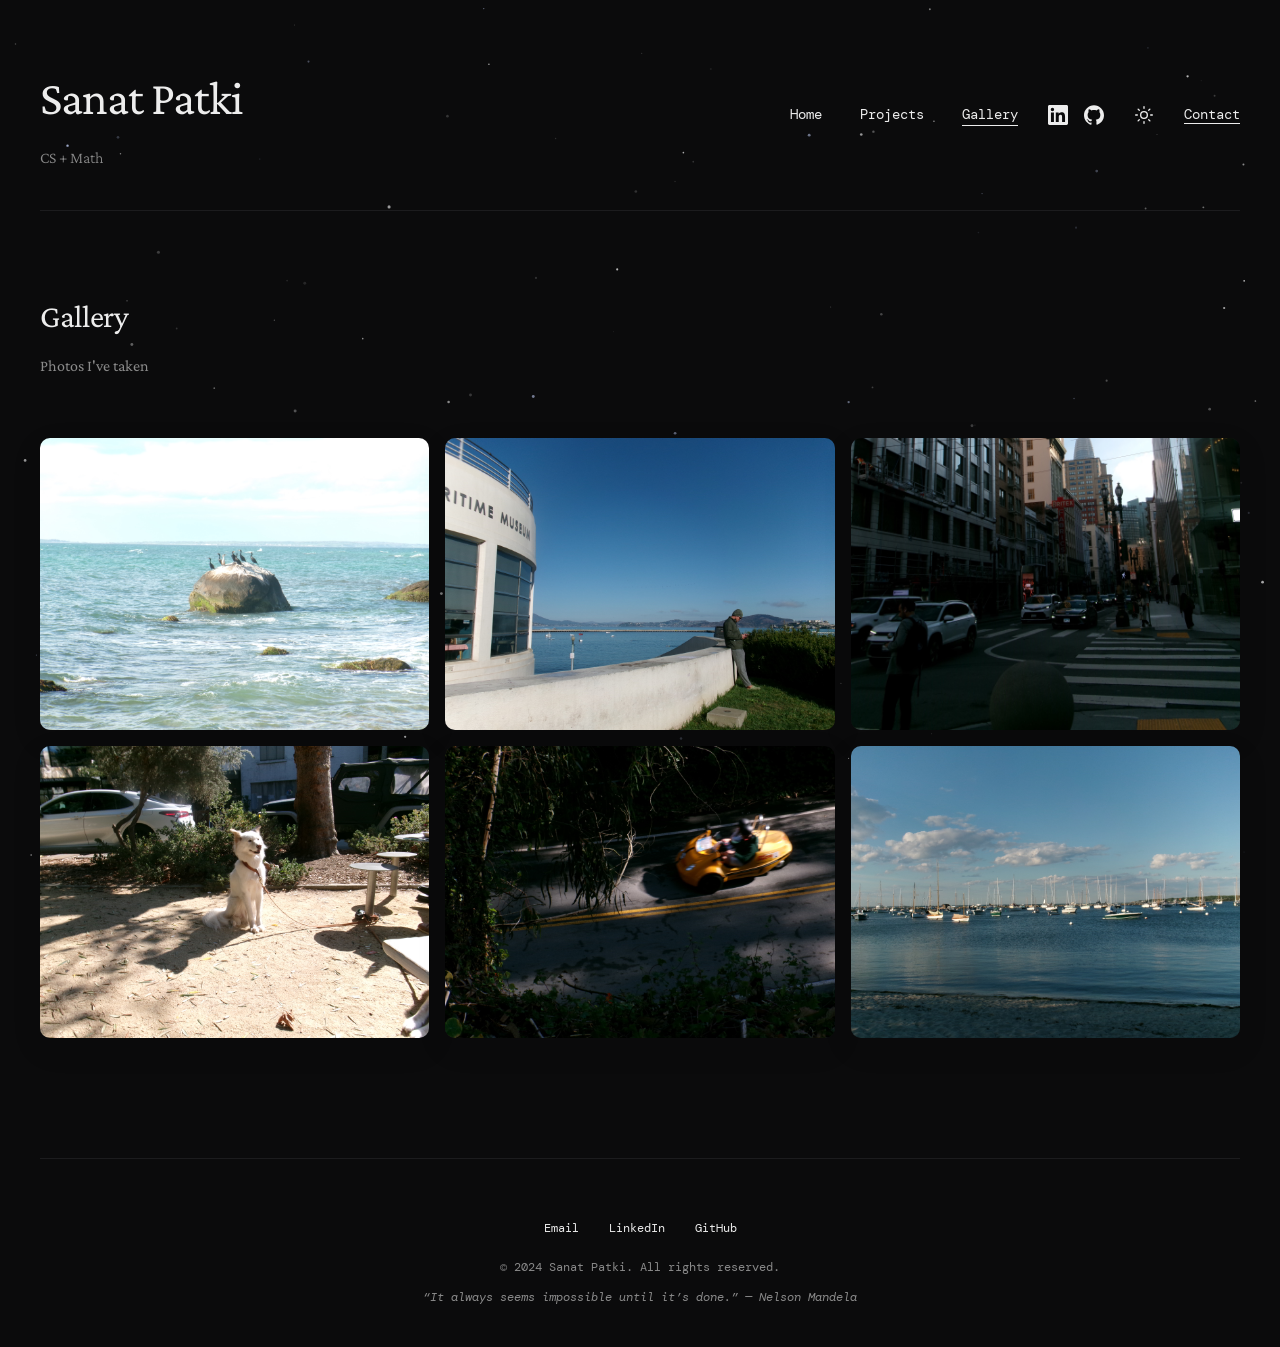
==== commit 628d9748: "Add four-pointed star favicon Co-Authored-By: Claude Opus 5.5 <noreply@anthropic.com>" ====
--- a/gallery.html
+++ b/gallery.html
@@ -4,6 +4,7 @@
     <meta charset="UTF-8">
     <meta name="viewport" content="width=device-width, initial-scale=1.0">
     <title>Gallery - Sanat Patki</title>
+    <link rel="icon" type="image/svg+xml" href="favicon.svg">
     <link href="https://fonts.googleapis.com/css2?family=Crimson+Pro:wght@300;400;600;700&family=DM+Mono:wght@400;500&display=swap" rel="stylesheet">
     <!-- Apply saved theme before paint to avoid a flash -->
     <script>
